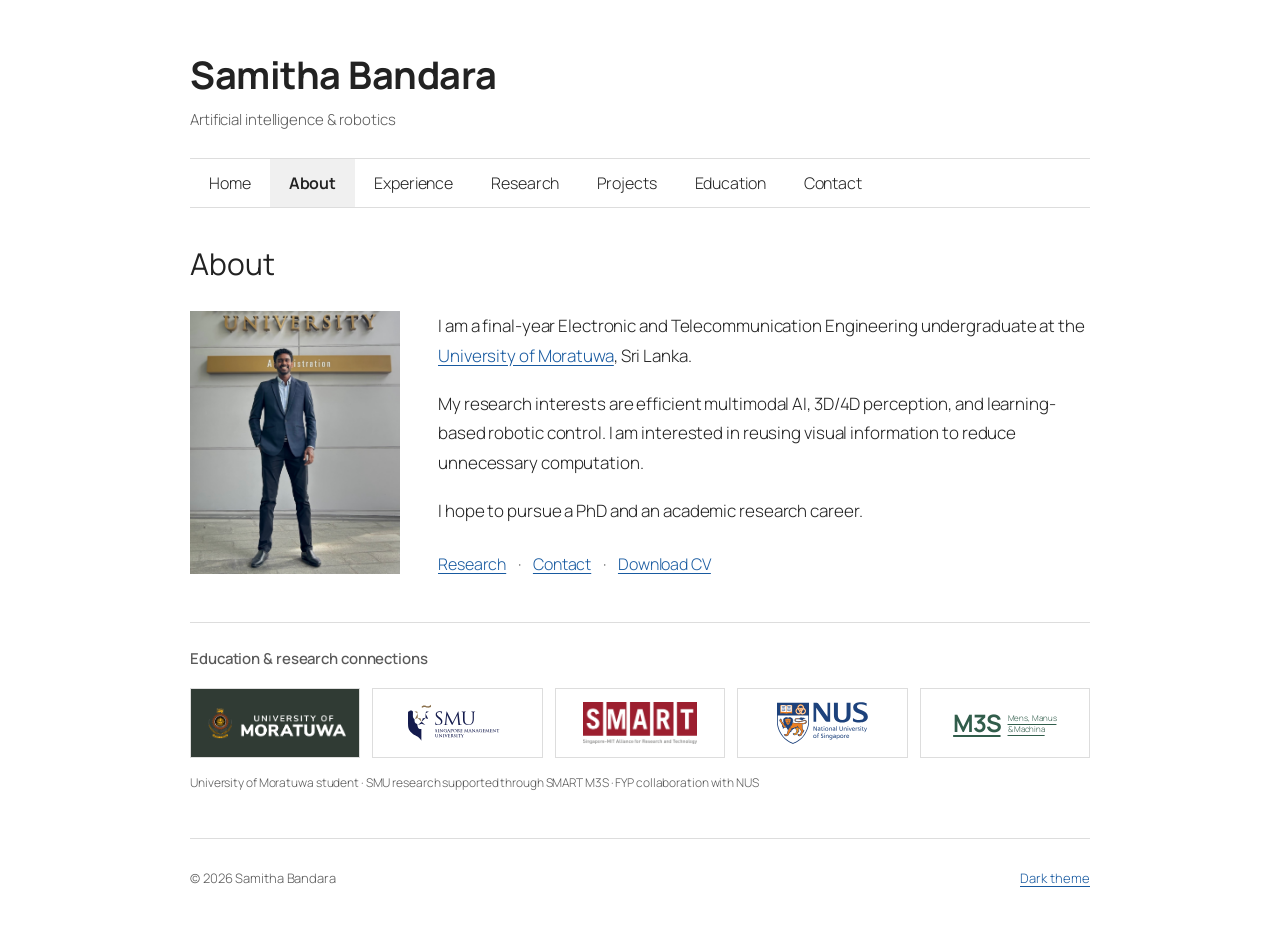
==== about.html @ 83af2942 "Add a concise home page and match reference typography" ====
<!doctype html>
<html lang="en" data-theme="light">
<head>
  <meta charset="utf-8">
  <meta name="viewport" content="width=device-width, initial-scale=1">
  <title>About | Samitha Bandara</title>
  <meta name="description" content="About Samitha Bandara, a final-year engineering undergraduate researching efficient multimodal AI and robot intelligence.">
  <meta name="author" content="Samitha Bandara">
  <meta name="robots" content="index, follow, max-image-preview:large">
  <meta name="theme-color" content="#ffffff">
  <link rel="canonical" href="https://samitha278.github.io/about.html">
  <link rel="icon" href="favicon.svg" type="image/svg+xml">
  <link rel="manifest" href="site.webmanifest">
  <link rel="stylesheet" href="styles.css">
  <meta property="og:site_name" content="Samitha Bandara">
  <meta property="og:title" content="About | Samitha Bandara">
  <meta property="og:description" content="About Samitha Bandara, a final-year engineering undergraduate researching efficient multimodal AI and robot intelligence.">
  <meta property="og:type" content="website">
  <meta property="og:url" content="https://samitha278.github.io/about.html">
  <meta property="og:image" content="https://samitha278.github.io/assets/samitha-bandara.jpg">
  <meta property="og:image:alt" content="Samitha Bandara">
  <meta name="twitter:card" content="summary">
  <meta name="twitter:title" content="Samitha Bandara | About">
  <meta name="twitter:image" content="https://samitha278.github.io/assets/samitha-bandara.jpg">
  <script>try{if(localStorage.getItem("portfolio-theme")==="dark")document.documentElement.dataset.theme="dark"}catch{}</script>
  <script type="application/ld+json">{"@context":"https://schema.org","@type":"WebPage","name":"About | Samitha Bandara","url":"https://samitha278.github.io/about.html","about":{"@id":"https://samitha278.github.io/#samitha-bandara"}}</script>
</head>
<body>
  <a class="skip" href="#main">Skip to content</a>
  <div class="site">
    <header class="site-header">
      <a class="site-name" href="index.html">Samitha Bandara</a>
      <p class="site-description">Artificial intelligence &amp; robotics</p>
      <nav aria-label="Main navigation">
        <a href="index.html">Home</a>
        <a href="about.html" aria-current="page">About</a>
        <a href="experience.html">Experience</a>
        <a href="research.html">Research</a>
        <a href="projects.html">Projects</a>
        <a href="education.html">Education</a>
        <a href="contact.html">Contact</a>
      </nav>
    </header>
    <main id="main" tabindex="-1">
      <h1>About</h1>
<div class="about-layout">
  <img class="portrait" src="assets/samitha-bandara.jpg" alt="Samitha Bandara" width="959" height="1200" fetchpriority="high">
  <div>
    <p>I am a final-year Electronic and Telecommunication Engineering undergraduate at the <a href="https://uom.lk/">University of Moratuwa</a>, Sri Lanka.</p>
    <p>My research interests are efficient multimodal AI, 3D/4D perception, and learning-based robotic control. I am interested in reusing visual information to reduce unnecessary computation.</p>
    <p>I hope to pursue a PhD and an academic research career.</p>
    <p class="quick-links"><a href="research.html">Research</a> <span aria-hidden="true">·</span> <a href="contact.html">Contact</a> <span aria-hidden="true">·</span> <a href="output/pdf/Samitha_Bandara_CV.pdf" download>Download CV</a></p>
  </div>
</div>
<section class="affiliations" aria-labelledby="connections">
  <h2 id="connections">Education &amp; research connections</h2>
  <div class="logo-strip">
    <a class="logo-chip uom" href="https://uom.lk/" aria-label="University of Moratuwa"><img src="assets/uom-logo.png" alt="University of Moratuwa" loading="lazy"></a>
    <a class="logo-chip smu" href="https://www.smu.edu.sg/" aria-label="Singapore Management University"><img src="assets/smu-wordmark.svg" alt="SMU — Singapore Management University" loading="lazy"></a>
    <a class="logo-chip" href="https://smart.mit.edu/" aria-label="Singapore-MIT Alliance for Research and Technology"><img src="assets/smart-logo.png" alt="SMART" loading="lazy"></a>
    <a class="logo-chip" href="https://nus.edu.sg/" aria-label="National University of Singapore"><img src="assets/nus-logo.svg" alt="NUS" loading="lazy"></a>
    <a class="logo-chip m3s" href="https://m3s.mit.edu/" aria-label="Mens, Manus and Machina programme"><span class="m3s-mark">M3S</span><span class="m3s-name">Mens, Manus<br>&amp; Machina</span></a>
  </div>
  <p class="note">University of Moratuwa student · SMU research supported through SMART M3S · FYP collaboration with NUS</p>
</section>
    </main>
    <footer class="site-footer">
      <span>© <span id="year">2026</span> Samitha Bandara</span>
      <button id="themeButton" class="theme-button" type="button" aria-label="Switch to dark theme">Dark theme</button>
    </footer>
  </div>
  <script src="script.js" defer></script>
</body>
</html>
---- styles.css ----
@font-face {
  font-family: "Manrope";
  font-style: normal;
  font-weight: 200 800;
  font-display: swap;
  src: url("assets/fonts/manrope-variable.woff2") format("woff2");
}
:root {
  color-scheme: light;
  --bg: #ffffff;
  --text: #222222;
  --muted: #595959;
  --line: #dddddd;
  --link: #185aa0;
  --nav: #ffffff;
  --active: #f0f0f0;
}
[data-theme="dark"] {
  color-scheme: dark;
  --bg: #000000;
  --text: #f2f2f2;
  --muted: #bdbdbd;
  --line: #333333;
  --link: #8dbbff;
  --nav: #000000;
  --active: #1a1a1a;
}
* { box-sizing: border-box; }
body { margin: 0; background: var(--bg); color: var(--text); font-family: "Manrope", sans-serif; font-size: 17px; font-weight: 300; letter-spacing: -.1px; line-height: 1.75; }
a { color: var(--link); text-underline-offset: 3px; }
a:hover { text-decoration-thickness: 2px; }
button { font: inherit; }
img { display: block; max-width: 100%; }
:focus-visible { outline: 2px solid var(--link); outline-offset: 4px; }
.site { width: min(900px,calc(100% - 64px)); margin: 0 auto; }
.site-header { padding-top: 52px; }
.site-name { color: var(--text); font-size: clamp(28px,4vw,38px); font-weight: 700; line-height: 1.2; letter-spacing: -.5px; text-decoration: none; }
.site-description { color: var(--muted); font-size: 15px; margin: 9px 0 25px; }
nav { display: flex; flex-wrap: wrap; background: var(--nav); border-block: 1px solid var(--line); }
nav a { min-height: 48px; padding: 10px 19px; color: var(--text); font-size: 16px; text-decoration: none; }
nav a:hover { background: var(--active); }
nav a[aria-current="page"] { background: var(--active); font-weight: 650; }
main { padding: 36px 0 45px; min-height: 340px; }
h1 { font-size: 30px; line-height: 1.3; letter-spacing: -.1px; font-weight: 400; margin: 0 0 28px; }
h2 { font-size: 21px; line-height: 1.5; letter-spacing: -.1px; font-weight: 400; margin: 0 0 10px; }
p { margin: 0 0 18px; }
p:last-child { margin-bottom: 0; }
ul { padding-left: 23px; margin: 0 0 20px; }
li + li { margin-top: 8px; }
.about-layout { display: grid; grid-template-columns: 210px minmax(0,1fr); gap: 38px; align-items: start; }
.portrait { width: 210px; height: auto; }
.quick-links { font-size: 16px; margin-top: 24px; }
.quick-links span { margin: 0 9px; color: var(--muted); }
.affiliations { margin-top: 44px; padding-top: 25px; border-top: 1px solid var(--line); }
.affiliations h2 { color: var(--muted); font-size: 15px; font-weight: 550; margin-bottom: 18px; }
.logo-strip { display: grid; grid-template-columns: repeat(5,minmax(0,1fr)); gap: 12px; }
.logo-chip { min-width: 0; height: 70px; display: flex; align-items: center; justify-content: center; background: white; padding: 8px 13px; border: 1px solid var(--line); }
.logo-chip img { max-height: 42px; width: auto; object-fit: contain; }
.logo-chip.uom { background: #303b34; }
.logo-chip.smu img { width: 120px; max-height: 53px; }
.logo-chip.m3s { gap: 7px; color: #315d4b; }
.m3s-mark { font-size: 24px; font-weight: 700; letter-spacing: -.05em; }
.m3s-name { font-size: 8px; line-height: 1.4; }
.note { color: var(--muted); font-size: 14px; }
.affiliations .note { margin-top: 14px; font-size: 12px; }
.entry { max-width: 740px; }
.entry + .entry { margin-top: 30px; padding-top: 25px; border-top: 1px solid var(--line); }
.subheading { color: var(--muted); margin-bottom: 20px; }
.status { color: var(--muted); font-size: 14px; margin: -4px 0 10px; }
.page-intro { color: var(--muted); margin-bottom: 26px; }
.entry + .note { margin-top: 30px; }
.details { display: grid; grid-template-columns: 180px minmax(0,1fr); gap: 9px 20px; margin: 20px 0; }
dt { color: var(--muted); }
dd { margin: 0; overflow-wrap: anywhere; }
.contact-details { grid-template-columns: 90px minmax(0,1fr); margin-top: 28px; }
.pdf-viewer { display: block; width: 100%; height: 80vh; min-height: 500px; border: 1px solid var(--line); background: #ffffff; }
.site-footer { border-top: 1px solid var(--line); display: flex; justify-content: space-between; align-items: center; gap: 20px; padding: 20px 0 30px; font-size: 13px; color: var(--muted); }
.theme-button { border: 0; background: none; color: var(--link); padding: 8px 0; cursor: pointer; font-size: 13px; text-decoration: underline; text-underline-offset: 3px; }
.skip { position: fixed; z-index: 10; top: -80px; left: 15px; background: var(--bg); padding: 10px 15px; }
.skip:focus { top: 10px; }
@media (max-width: 680px) {
  .site { width: calc(100% - 40px); }
  .site-header { padding-top: 30px; }
  nav a { padding: 10px 15px; }
  main { padding-top: 28px; }
  .about-layout { grid-template-columns: 150px minmax(0,1fr); gap: 25px; }
  .logo-strip { grid-template-columns: repeat(3,minmax(0,1fr)); gap: 8px; }
  .m3s-name { display: none; }
}
@media (max-width: 480px) {
  body { font-size: 16px; }
  .site { width: calc(100% - 36px); }
  .site-name { font-size: 29px; }
  .site-description { font-size: 14px; margin-bottom: 20px; }
  nav a { padding: 10px 12px; font-size: 15px; }
  h1 { font-size: 26px; margin-bottom: 22px; }
  h2 { font-size: 20px; }
  .about-layout { grid-template-columns: 1fr; gap: 24px; }
  .portrait { width: 150px; }
  .affiliations { margin-top: 32px; }
  .logo-chip { padding: 7px; height: 62px; }
  .details { grid-template-columns: 1fr; gap: 3px; }
  .details dd { margin-bottom: 12px; }
  .site-footer { align-items: start; gap: 10px; font-size: 12px; }
}
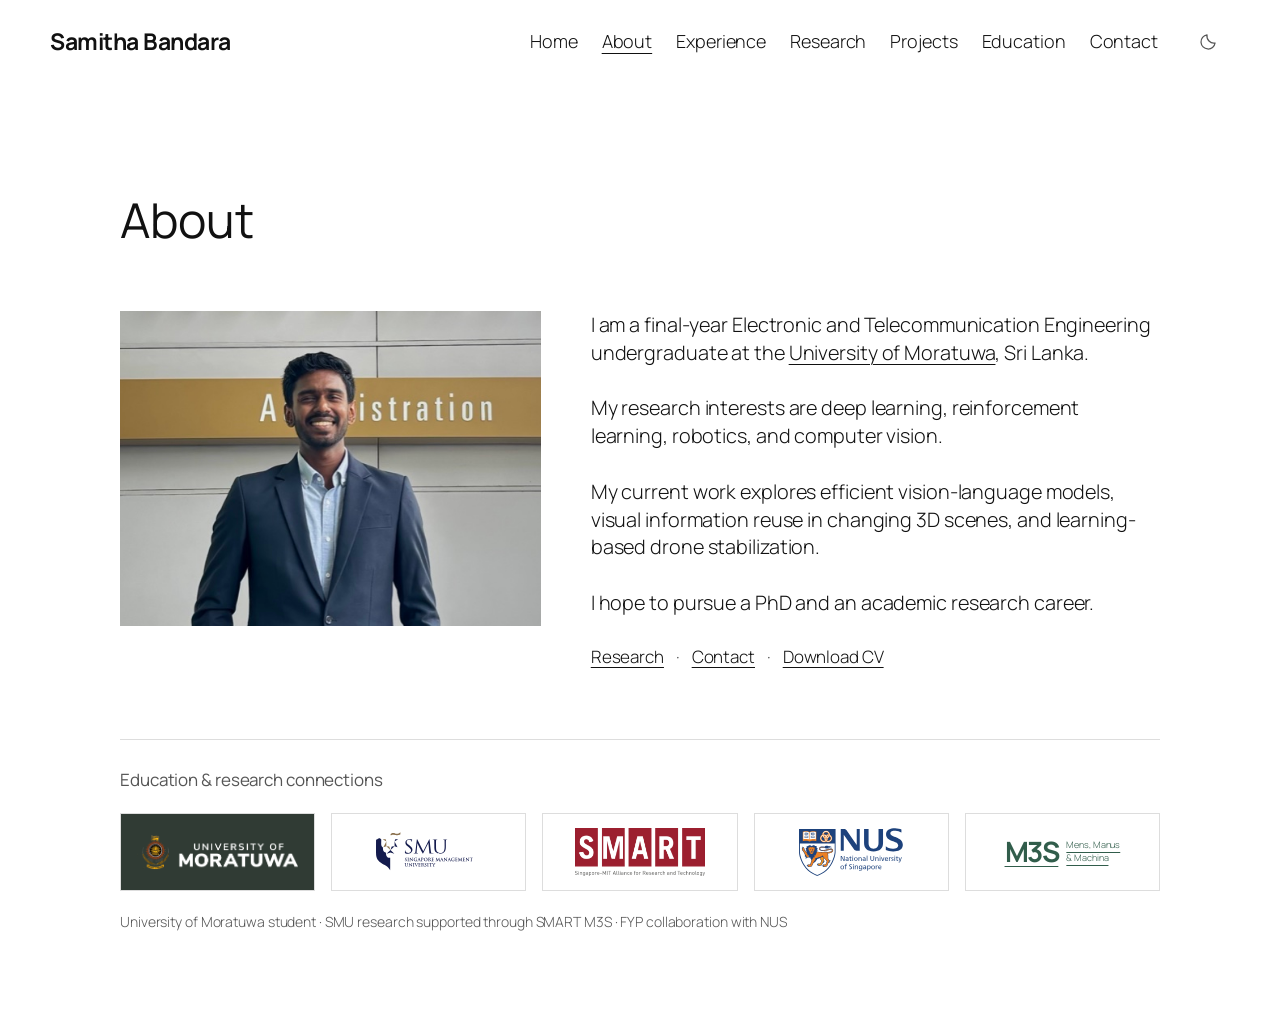
==== commit daac3815: "Refine academic layout and simplify CV" ====
--- a/about.html
+++ b/about.html
@@ -4,7 +4,7 @@
   <meta charset="utf-8">
   <meta name="viewport" content="width=device-width, initial-scale=1">
   <title>About | Samitha Bandara</title>
-  <meta name="description" content="About Samitha Bandara, a final-year engineering undergraduate researching efficient multimodal AI and robot intelligence.">
+  <meta name="description" content="Samitha Bandara is a final-year engineering undergraduate at the University of Moratuwa, with research interests in deep learning, reinforcement learning, robotics, and computer vision.">
   <meta name="author" content="Samitha Bandara">
   <meta name="robots" content="index, follow, max-image-preview:large">
   <meta name="theme-color" content="#ffffff">
@@ -14,7 +14,7 @@
   <link rel="stylesheet" href="styles.css">
   <meta property="og:site_name" content="Samitha Bandara">
   <meta property="og:title" content="About | Samitha Bandara">
-  <meta property="og:description" content="About Samitha Bandara, a final-year engineering undergraduate researching efficient multimodal AI and robot intelligence.">
+  <meta property="og:description" content="Samitha Bandara is a final-year engineering undergraduate at the University of Moratuwa, with research interests in deep learning, reinforcement learning, robotics, and computer vision.">
   <meta property="og:type" content="website">
   <meta property="og:url" content="https://samitha278.github.io/about.html">
   <meta property="og:image" content="https://samitha278.github.io/assets/samitha-bandara.jpg">
@@ -30,8 +30,7 @@
   <div class="site">
     <header class="site-header">
       <a class="site-name" href="index.html">Samitha Bandara</a>
-      <p class="site-description">Artificial intelligence &amp; robotics</p>
-      <nav aria-label="Main navigation">
+      <nav id="primaryNav" aria-label="Main navigation">
         <a href="index.html">Home</a>
         <a href="about.html" aria-current="page">About</a>
         <a href="experience.html">Experience</a>
@@ -40,14 +39,26 @@
         <a href="education.html">Education</a>
         <a href="contact.html">Contact</a>
       </nav>
+      <div class="header-controls">
+        <button id="themeButton" class="icon-button theme-button" type="button" aria-label="Switch to dark theme" aria-pressed="false" title="Switch to dark theme">
+          <svg class="theme-moon" viewBox="0 0 24 24" aria-hidden="true"><path d="M20.5 13.2A8.5 8.5 0 0 1 10.8 3.5a8.5 8.5 0 1 0 9.7 9.7Z"/></svg>
+          <svg class="theme-sun" viewBox="0 0 24 24" aria-hidden="true"><circle cx="12" cy="12" r="4"/><path d="M12 2v2m0 16v2M2 12h2m16 0h2M4.9 4.9l1.4 1.4m11.4 11.4 1.4 1.4M4.9 19.1l1.4-1.4M17.7 6.3l1.4-1.4"/></svg>
+        </button>
+        <button id="menuButton" class="icon-button menu-button" type="button" aria-label="Open navigation" aria-expanded="false" aria-controls="primaryNav">
+          <svg viewBox="0 0 24 24" aria-hidden="true"><path d="M4 7h16M4 12h16M4 17h16"/></svg>
+        </button>
+      </div>
     </header>
     <main id="main" tabindex="-1">
       <h1>About</h1>
 <div class="about-layout">
-  <img class="portrait" src="assets/samitha-bandara.jpg" alt="Samitha Bandara" width="959" height="1200" fetchpriority="high">
+  <figure class="portrait-frame">
+    <img class="portrait" src="assets/samitha-bandara.jpg" alt="Samitha Bandara" width="959" height="1200" fetchpriority="high">
+  </figure>
   <div>
     <p>I am a final-year Electronic and Telecommunication Engineering undergraduate at the <a href="https://uom.lk/">University of Moratuwa</a>, Sri Lanka.</p>
-    <p>My research interests are efficient multimodal AI, 3D/4D perception, and learning-based robotic control. I am interested in reusing visual information to reduce unnecessary computation.</p>
+    <p>My research interests are deep learning, reinforcement learning, robotics, and computer vision.</p>
+    <p>My current work explores efficient vision-language models, visual information reuse in changing 3D scenes, and learning-based drone stabilization.</p>
     <p>I hope to pursue a PhD and an academic research career.</p>
     <p class="quick-links"><a href="research.html">Research</a> <span aria-hidden="true">·</span> <a href="contact.html">Contact</a> <span aria-hidden="true">·</span> <a href="output/pdf/Samitha_Bandara_CV.pdf" download>Download CV</a></p>
   </div>
@@ -64,10 +75,6 @@
   <p class="note">University of Moratuwa student · SMU research supported through SMART M3S · FYP collaboration with NUS</p>
 </section>
     </main>
-    <footer class="site-footer">
-      <span>© <span id="year">2026</span> Samitha Bandara</span>
-      <button id="themeButton" class="theme-button" type="button" aria-label="Switch to dark theme">Dark theme</button>
-    </footer>
   </div>
   <script src="script.js" defer></script>
 </body>
--- a/styles.css
+++ b/styles.css
@@ -5,101 +5,143 @@
   font-display: swap;
   src: url("assets/fonts/manrope-variable.woff2") format("woff2");
 }
+
 :root {
   color-scheme: light;
   --bg: #ffffff;
-  --text: #222222;
-  --muted: #595959;
+  --text: #111111;
+  --muted: #555555;
   --line: #dddddd;
-  --link: #185aa0;
-  --nav: #ffffff;
-  --active: #f0f0f0;
+  --subtle: #f3f3f3;
+  --button-bg: #111111;
+  --button-text: #ffffff;
 }
+
 [data-theme="dark"] {
   color-scheme: dark;
   --bg: #000000;
-  --text: #f2f2f2;
-  --muted: #bdbdbd;
+  --text: #f5f5f5;
+  --muted: #bcbcbc;
   --line: #333333;
-  --link: #8dbbff;
-  --nav: #000000;
-  --active: #1a1a1a;
+  --subtle: #171717;
+  --button-bg: #f5f5f5;
+  --button-text: #111111;
 }
+
 * { box-sizing: border-box; }
-body { margin: 0; background: var(--bg); color: var(--text); font-family: "Manrope", sans-serif; font-size: 17px; font-weight: 300; letter-spacing: -.1px; line-height: 1.75; }
-a { color: var(--link); text-underline-offset: 3px; }
+body { margin: 0; background: var(--bg); color: var(--text); font-family: "Manrope", sans-serif; font-size: clamp(18px, 1.55vw, 22px); font-weight: 300; letter-spacing: -.1px; line-height: 1.4; }
+a { color: inherit; text-underline-offset: 4px; text-decoration-thickness: 1px; }
 a:hover { text-decoration-thickness: 2px; }
 button { font: inherit; }
 img { display: block; max-width: 100%; }
-:focus-visible { outline: 2px solid var(--link); outline-offset: 4px; }
-.site { width: min(900px,calc(100% - 64px)); margin: 0 auto; }
-.site-header { padding-top: 52px; }
-.site-name { color: var(--text); font-size: clamp(28px,4vw,38px); font-weight: 700; line-height: 1.2; letter-spacing: -.5px; text-decoration: none; }
-.site-description { color: var(--muted); font-size: 15px; margin: 9px 0 25px; }
-nav { display: flex; flex-wrap: wrap; background: var(--nav); border-block: 1px solid var(--line); }
-nav a { min-height: 48px; padding: 10px 19px; color: var(--text); font-size: 16px; text-decoration: none; }
-nav a:hover { background: var(--active); }
-nav a[aria-current="page"] { background: var(--active); font-weight: 650; }
-main { padding: 36px 0 45px; min-height: 340px; }
-h1 { font-size: 30px; line-height: 1.3; letter-spacing: -.1px; font-weight: 400; margin: 0 0 28px; }
-h2 { font-size: 21px; line-height: 1.5; letter-spacing: -.1px; font-weight: 400; margin: 0 0 10px; }
-p { margin: 0 0 18px; }
+:focus-visible { outline: 2px solid var(--text); outline-offset: 5px; }
+.site { min-height: 100vh; }
+.site-header { width: min(1340px, calc(100% - 100px)); margin: 0 auto; padding: 20px 0; display: grid; grid-template-columns: auto 1fr auto; align-items: center; gap: 28px; }
+.site-name { color: var(--text); font-size: 23px; font-weight: 700; line-height: 1.2; letter-spacing: -.5px; text-decoration: none; white-space: nowrap; }
+nav { display: flex; flex-wrap: wrap; justify-content: flex-end; align-items: center; gap: 8px 24px; }
+nav a { display: inline-flex; align-items: center; min-height: 44px; font-size: 18px; font-weight: 300; text-decoration: none; white-space: nowrap; }
+nav a:hover, nav a[aria-current="page"] { text-decoration: underline; text-underline-offset: 5px; text-decoration-thickness: 1px; }
+.header-controls { display: flex; align-items: center; gap: 6px; }
+.icon-button { display: inline-flex; justify-content: center; align-items: center; width: 44px; height: 44px; padding: 10px; border: 0; border-radius: 50%; background: transparent; color: var(--muted); cursor: pointer; }
+.icon-button:hover { background: var(--subtle); color: var(--text); }
+.icon-button svg { display: block; width: 20px; height: 20px; fill: none; stroke: currentColor; stroke-width: 1.5; stroke-linecap: round; stroke-linejoin: round; }
+.theme-sun { display: none !important; }
+[data-theme="dark"] .theme-moon { display: none; }
+[data-theme="dark"] .theme-sun { display: block !important; }
+.menu-button { display: none; }
+
+main { width: min(1040px, calc(100% - 100px)); margin: 0 auto; padding: clamp(64px, 8.5vw, 122px) 0 100px; }
+h1 { font-size: clamp(36px, 4vw, 48px); line-height: 1.125; letter-spacing: -.1px; font-weight: 400; margin: 0 0 64px; }
+h2 { font-size: clamp(26px, 2.4vw, 32px); line-height: 1.125; letter-spacing: -.1px; font-weight: 400; margin: 0 0 24px; }
+p { margin: 0 0 28px; text-wrap: pretty; }
 p:last-child { margin-bottom: 0; }
-ul { padding-left: 23px; margin: 0 0 20px; }
-li + li { margin-top: 8px; }
-.about-layout { display: grid; grid-template-columns: 210px minmax(0,1fr); gap: 38px; align-items: start; }
-.portrait { width: 210px; height: auto; }
-.quick-links { font-size: 16px; margin-top: 24px; }
+ul { padding-left: 25px; margin: 0 0 28px; }
+li + li { margin-top: 12px; }
+.home-intro, .about-layout { display: grid; grid-template-columns: minmax(0, .85fr) minmax(0, 1.15fr); gap: 50px; align-items: start; }
+.home-intro h2 { margin-bottom: 32px; }
+.portrait-frame { margin: 0; width: 100%; aspect-ratio: 4 / 3; overflow: hidden; }
+/* Frame the real photo from head to lower chest; do not retouch the source. */
+.portrait-frame .portrait { width: 184.423%; max-width: none; height: auto; transform: translate(-18.77%, -10%); }
+.actions { display: flex; flex-wrap: wrap; gap: 14px; margin-top: 34px; }
+.button-link { display: inline-flex; align-items: center; justify-content: center; min-height: 56px; padding: 14px 32px; border: 1px solid var(--button-bg); border-radius: 999px; background: var(--button-bg); color: var(--button-text); font-size: 18px; text-decoration: none; }
+.button-link:hover { opacity: .8; }
+.text-link { font-size: 17px; }
+.home-research-note { margin-top: 26px; font-size: 17px; color: var(--muted); }
+.quick-links { font-size: 17px; margin-top: 28px; }
 .quick-links span { margin: 0 9px; color: var(--muted); }
-.affiliations { margin-top: 44px; padding-top: 25px; border-top: 1px solid var(--line); }
-.affiliations h2 { color: var(--muted); font-size: 15px; font-weight: 550; margin-bottom: 18px; }
-.logo-strip { display: grid; grid-template-columns: repeat(5,minmax(0,1fr)); gap: 12px; }
-.logo-chip { min-width: 0; height: 70px; display: flex; align-items: center; justify-content: center; background: white; padding: 8px 13px; border: 1px solid var(--line); }
-.logo-chip img { max-height: 42px; width: auto; object-fit: contain; }
+.affiliations { margin-top: 70px; padding-top: 30px; border-top: 1px solid var(--line); }
+.affiliations h2 { color: var(--muted); font-size: 17px; font-weight: 400; margin-bottom: 24px; }
+.logo-strip { display: grid; grid-template-columns: repeat(5, minmax(0, 1fr)); gap: 16px; }
+.logo-chip { min-width: 0; height: 78px; display: flex; align-items: center; justify-content: center; background: #ffffff; padding: 10px 16px; border: 1px solid var(--line); }
+.logo-chip img { max-height: 48px; width: auto; object-fit: contain; }
 .logo-chip.uom { background: #303b34; }
-.logo-chip.smu img { width: 120px; max-height: 53px; }
-.logo-chip.m3s { gap: 7px; color: #315d4b; }
-.m3s-mark { font-size: 24px; font-weight: 700; letter-spacing: -.05em; }
-.m3s-name { font-size: 8px; line-height: 1.4; }
-.note { color: var(--muted); font-size: 14px; }
-.affiliations .note { margin-top: 14px; font-size: 12px; }
-.entry { max-width: 740px; }
-.entry + .entry { margin-top: 30px; padding-top: 25px; border-top: 1px solid var(--line); }
-.subheading { color: var(--muted); margin-bottom: 20px; }
-.status { color: var(--muted); font-size: 14px; margin: -4px 0 10px; }
-.page-intro { color: var(--muted); margin-bottom: 26px; }
-.entry + .note { margin-top: 30px; }
-.details { display: grid; grid-template-columns: 180px minmax(0,1fr); gap: 9px 20px; margin: 20px 0; }
+.logo-chip.smu img { width: 132px; max-height: 56px; }
+.logo-chip.m3s { gap: 8px; color: #315d4b; }
+.m3s-mark { font-size: 28px; font-weight: 700; letter-spacing: -.05em; }
+.m3s-name { font-size: 9px; line-height: 1.4; }
+.note { color: var(--muted); font-size: 16px; line-height: 1.5; }
+.affiliations .note { margin-top: 20px; font-size: 14px; }
+.entry { max-width: 780px; }
+.entry + .entry { margin-top: 38px; padding-top: 34px; border-top: 1px solid var(--line); }
+.subheading { color: var(--muted); margin-bottom: 26px; font-size: 19px; }
+.status { color: var(--muted); font-size: 16px; margin: -12px 0 20px; }
+.page-intro { color: var(--muted); margin-bottom: 34px; }
+.entry + .note { margin-top: 38px; }
+.details { display: grid; grid-template-columns: 210px minmax(0, 1fr); gap: 14px 26px; margin: 26px 0; font-size: 19px; line-height: 1.6; }
 dt { color: var(--muted); }
 dd { margin: 0; overflow-wrap: anywhere; }
-.contact-details { grid-template-columns: 90px minmax(0,1fr); margin-top: 28px; }
+.contact-details { grid-template-columns: 100px minmax(0, 1fr); margin-top: 38px; }
 .pdf-viewer { display: block; width: 100%; height: 80vh; min-height: 500px; border: 1px solid var(--line); background: #ffffff; }
-.site-footer { border-top: 1px solid var(--line); display: flex; justify-content: space-between; align-items: center; gap: 20px; padding: 20px 0 30px; font-size: 13px; color: var(--muted); }
-.theme-button { border: 0; background: none; color: var(--link); padding: 8px 0; cursor: pointer; font-size: 13px; text-decoration: underline; text-underline-offset: 3px; }
 .skip { position: fixed; z-index: 10; top: -80px; left: 15px; background: var(--bg); padding: 10px 15px; }
 .skip:focus { top: 10px; }
-@media (max-width: 680px) {
-  .site { width: calc(100% - 40px); }
-  .site-header { padding-top: 30px; }
-  nav a { padding: 10px 15px; }
-  main { padding-top: 28px; }
-  .about-layout { grid-template-columns: 150px minmax(0,1fr); gap: 25px; }
-  .logo-strip { grid-template-columns: repeat(3,minmax(0,1fr)); gap: 8px; }
+
+@media (max-width: 1100px) {
+  .site-header { gap: 18px; }
+  nav { gap: 6px 18px; }
+  nav a { font-size: 16px; }
+  .site-name { font-size: 21px; }
+}
+@media (max-width: 980px) {
+  .site-header { grid-template-columns: 1fr auto; gap: 10px; width: calc(100% - 64px); }
+  .header-controls { grid-column: 2; grid-row: 1; }
+  nav { grid-column: 1 / -1; justify-content: flex-start; gap: 6px 22px; }
+  .js .menu-button { display: inline-flex; }
+  .js nav { display: none; }
+  .js .site-header.is-open nav { display: flex; padding: 16px 0 8px; }
+  main { width: calc(100% - 64px); padding-top: 64px; }
+  h1 { margin-bottom: 46px; }
+  .home-intro, .about-layout { gap: 34px; }
+  .logo-strip { gap: 10px; }
+  .logo-chip { padding: 10px; }
   .m3s-name { display: none; }
 }
-@media (max-width: 480px) {
-  body { font-size: 16px; }
-  .site { width: calc(100% - 36px); }
-  .site-name { font-size: 29px; }
-  .site-description { font-size: 14px; margin-bottom: 20px; }
-  nav a { padding: 10px 12px; font-size: 15px; }
-  h1 { font-size: 26px; margin-bottom: 22px; }
-  h2 { font-size: 20px; }
-  .about-layout { grid-template-columns: 1fr; gap: 24px; }
-  .portrait { width: 150px; }
-  .affiliations { margin-top: 32px; }
-  .logo-chip { padding: 7px; height: 62px; }
-  .details { grid-template-columns: 1fr; gap: 3px; }
-  .details dd { margin-bottom: 12px; }
-  .site-footer { align-items: start; gap: 10px; font-size: 12px; }
+@media (max-width: 680px) {
+  .site-header { width: calc(100% - 40px); padding: 15px 0; }
+  .site-name { font-size: 21px; }
+  .header-controls { gap: 2px; }
+  nav { gap: 4px 22px; }
+  nav a { font-size: 17px; }
+  main { width: calc(100% - 48px); padding: 48px 0 60px; }
+  h1 { margin-bottom: 38px; }
+  h2 { margin-bottom: 22px; }
+  p { margin-bottom: 24px; }
+  .home-intro, .about-layout { grid-template-columns: 1fr; gap: 32px; }
+  .portrait-frame { max-width: 440px; }
+  .home-intro h2 { margin-bottom: 24px; }
+  .actions { margin-top: 28px; }
+  .button-link { min-height: 52px; padding: 13px 28px; font-size: 17px; }
+  .home-research-note { margin-top: 24px; font-size: 16px; }
+  .affiliations { margin-top: 50px; }
+  .logo-strip { grid-template-columns: repeat(3, minmax(0, 1fr)); }
+  .logo-chip { height: 70px; }
+  .details { grid-template-columns: 1fr; gap: 4px; font-size: 18px; }
+  .details dd { margin-bottom: 16px; }
+  .subheading { font-size: 18px; }
+  .entry + .entry { margin-top: 30px; padding-top: 28px; }
 }
+@media (max-width: 360px) {
+  .site-header { width: calc(100% - 32px); }
+  .site-name { font-size: 19px; }
+  .icon-button { width: 40px; height: 40px; }
+  main { width: calc(100% - 40px); }
+}
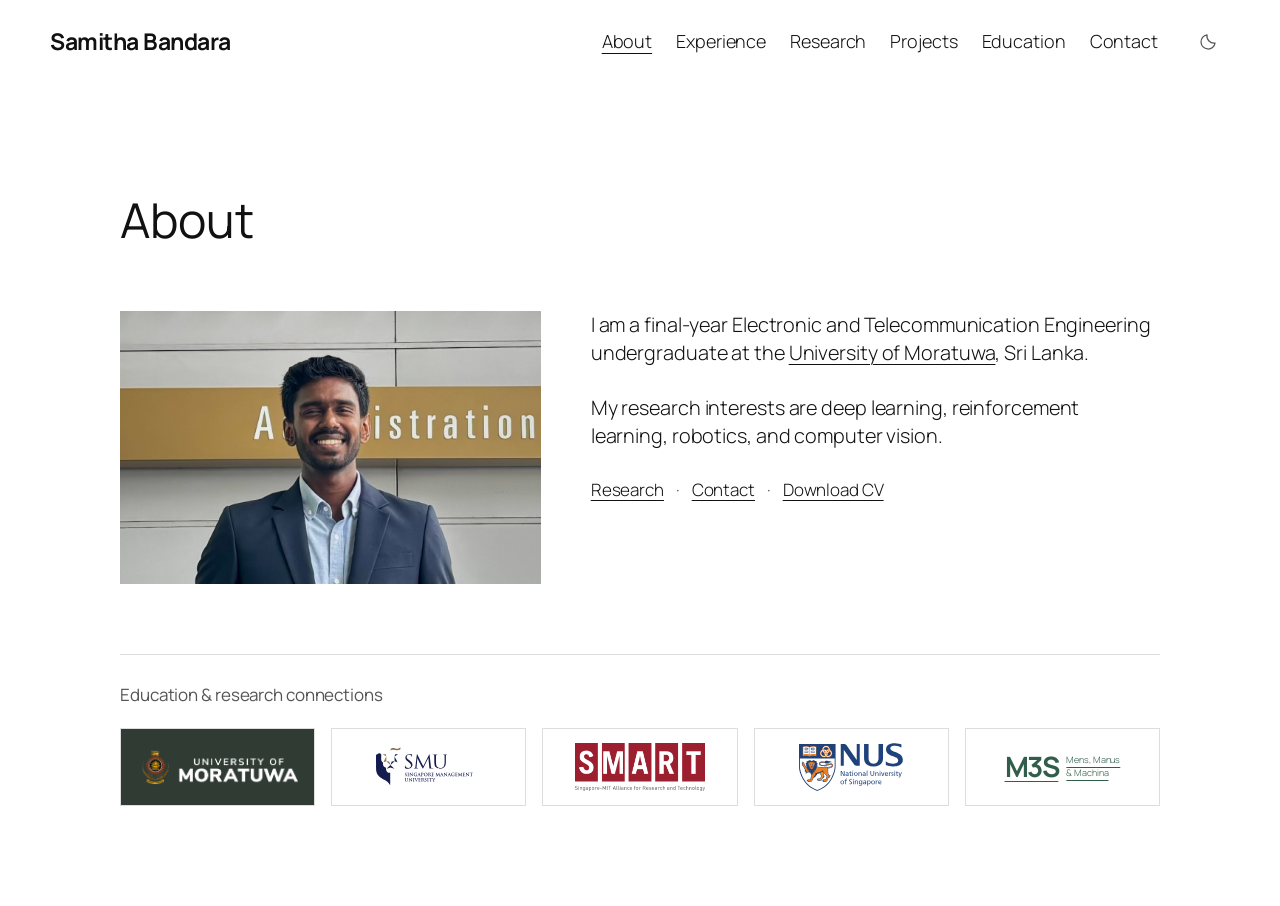
==== commit 5afcb6c6: "Make About the landing page and simplify research content" ====
--- a/about.html
+++ b/about.html
@@ -1,81 +1,15 @@
 <!doctype html>
-<html lang="en" data-theme="light">
+<html lang="en">
 <head>
   <meta charset="utf-8">
   <meta name="viewport" content="width=device-width, initial-scale=1">
   <title>About | Samitha Bandara</title>
-  <meta name="description" content="Samitha Bandara is a final-year engineering undergraduate at the University of Moratuwa, with research interests in deep learning, reinforcement learning, robotics, and computer vision.">
-  <meta name="author" content="Samitha Bandara">
-  <meta name="robots" content="index, follow, max-image-preview:large">
-  <meta name="theme-color" content="#ffffff">
-  <link rel="canonical" href="https://samitha278.github.io/about.html">
-  <link rel="icon" href="favicon.svg" type="image/svg+xml">
-  <link rel="manifest" href="site.webmanifest">
-  <link rel="stylesheet" href="styles.css">
-  <meta property="og:site_name" content="Samitha Bandara">
-  <meta property="og:title" content="About | Samitha Bandara">
-  <meta property="og:description" content="Samitha Bandara is a final-year engineering undergraduate at the University of Moratuwa, with research interests in deep learning, reinforcement learning, robotics, and computer vision.">
-  <meta property="og:type" content="website">
-  <meta property="og:url" content="https://samitha278.github.io/about.html">
-  <meta property="og:image" content="https://samitha278.github.io/assets/samitha-bandara.jpg">
-  <meta property="og:image:alt" content="Samitha Bandara">
-  <meta name="twitter:card" content="summary">
-  <meta name="twitter:title" content="Samitha Bandara | About">
-  <meta name="twitter:image" content="https://samitha278.github.io/assets/samitha-bandara.jpg">
-  <script>try{if(localStorage.getItem("portfolio-theme")==="dark")document.documentElement.dataset.theme="dark"}catch{}</script>
-  <script type="application/ld+json">{"@context":"https://schema.org","@type":"WebPage","name":"About | Samitha Bandara","url":"https://samitha278.github.io/about.html","about":{"@id":"https://samitha278.github.io/#samitha-bandara"}}</script>
+  <link rel="canonical" href="https://samitha278.github.io/">
+  <meta name="robots" content="noindex, follow">
+  <meta http-equiv="refresh" content="0; url=./">
+  <script>location.replace("./" + location.hash);</script>
 </head>
 <body>
-  <a class="skip" href="#main">Skip to content</a>
-  <div class="site">
-    <header class="site-header">
-      <a class="site-name" href="index.html">Samitha Bandara</a>
-      <nav id="primaryNav" aria-label="Main navigation">
-        <a href="index.html">Home</a>
-        <a href="about.html" aria-current="page">About</a>
-        <a href="experience.html">Experience</a>
-        <a href="research.html">Research</a>
-        <a href="projects.html">Projects</a>
-        <a href="education.html">Education</a>
-        <a href="contact.html">Contact</a>
-      </nav>
-      <div class="header-controls">
-        <button id="themeButton" class="icon-button theme-button" type="button" aria-label="Switch to dark theme" aria-pressed="false" title="Switch to dark theme">
-          <svg class="theme-moon" viewBox="0 0 24 24" aria-hidden="true"><path d="M20.5 13.2A8.5 8.5 0 0 1 10.8 3.5a8.5 8.5 0 1 0 9.7 9.7Z"/></svg>
-          <svg class="theme-sun" viewBox="0 0 24 24" aria-hidden="true"><circle cx="12" cy="12" r="4"/><path d="M12 2v2m0 16v2M2 12h2m16 0h2M4.9 4.9l1.4 1.4m11.4 11.4 1.4 1.4M4.9 19.1l1.4-1.4M17.7 6.3l1.4-1.4"/></svg>
-        </button>
-        <button id="menuButton" class="icon-button menu-button" type="button" aria-label="Open navigation" aria-expanded="false" aria-controls="primaryNav">
-          <svg viewBox="0 0 24 24" aria-hidden="true"><path d="M4 7h16M4 12h16M4 17h16"/></svg>
-        </button>
-      </div>
-    </header>
-    <main id="main" tabindex="-1">
-      <h1>About</h1>
-<div class="about-layout">
-  <figure class="portrait-frame">
-    <img class="portrait" src="assets/samitha-bandara.jpg" alt="Samitha Bandara" width="959" height="1200" fetchpriority="high">
-  </figure>
-  <div>
-    <p>I am a final-year Electronic and Telecommunication Engineering undergraduate at the <a href="https://uom.lk/">University of Moratuwa</a>, Sri Lanka.</p>
-    <p>My research interests are deep learning, reinforcement learning, robotics, and computer vision.</p>
-    <p>My current work explores efficient vision-language models, visual information reuse in changing 3D scenes, and learning-based drone stabilization.</p>
-    <p>I hope to pursue a PhD and an academic research career.</p>
-    <p class="quick-links"><a href="research.html">Research</a> <span aria-hidden="true">·</span> <a href="contact.html">Contact</a> <span aria-hidden="true">·</span> <a href="output/pdf/Samitha_Bandara_CV.pdf" download>Download CV</a></p>
-  </div>
-</div>
-<section class="affiliations" aria-labelledby="connections">
-  <h2 id="connections">Education &amp; research connections</h2>
-  <div class="logo-strip">
-    <a class="logo-chip uom" href="https://uom.lk/" aria-label="University of Moratuwa"><img src="assets/uom-logo.png" alt="University of Moratuwa" loading="lazy"></a>
-    <a class="logo-chip smu" href="https://www.smu.edu.sg/" aria-label="Singapore Management University"><img src="assets/smu-wordmark.svg" alt="SMU — Singapore Management University" loading="lazy"></a>
-    <a class="logo-chip" href="https://smart.mit.edu/" aria-label="Singapore-MIT Alliance for Research and Technology"><img src="assets/smart-logo.png" alt="SMART" loading="lazy"></a>
-    <a class="logo-chip" href="https://nus.edu.sg/" aria-label="National University of Singapore"><img src="assets/nus-logo.svg" alt="NUS" loading="lazy"></a>
-    <a class="logo-chip m3s" href="https://m3s.mit.edu/" aria-label="Mens, Manus and Machina programme"><span class="m3s-mark">M3S</span><span class="m3s-name">Mens, Manus<br>&amp; Machina</span></a>
-  </div>
-  <p class="note">University of Moratuwa student · SMU research supported through SMART M3S · FYP collaboration with NUS</p>
-</section>
-    </main>
-  </div>
-  <script src="script.js" defer></script>
+  <p><a href="./">About Samitha Bandara</a></p>
 </body>
 </html>
